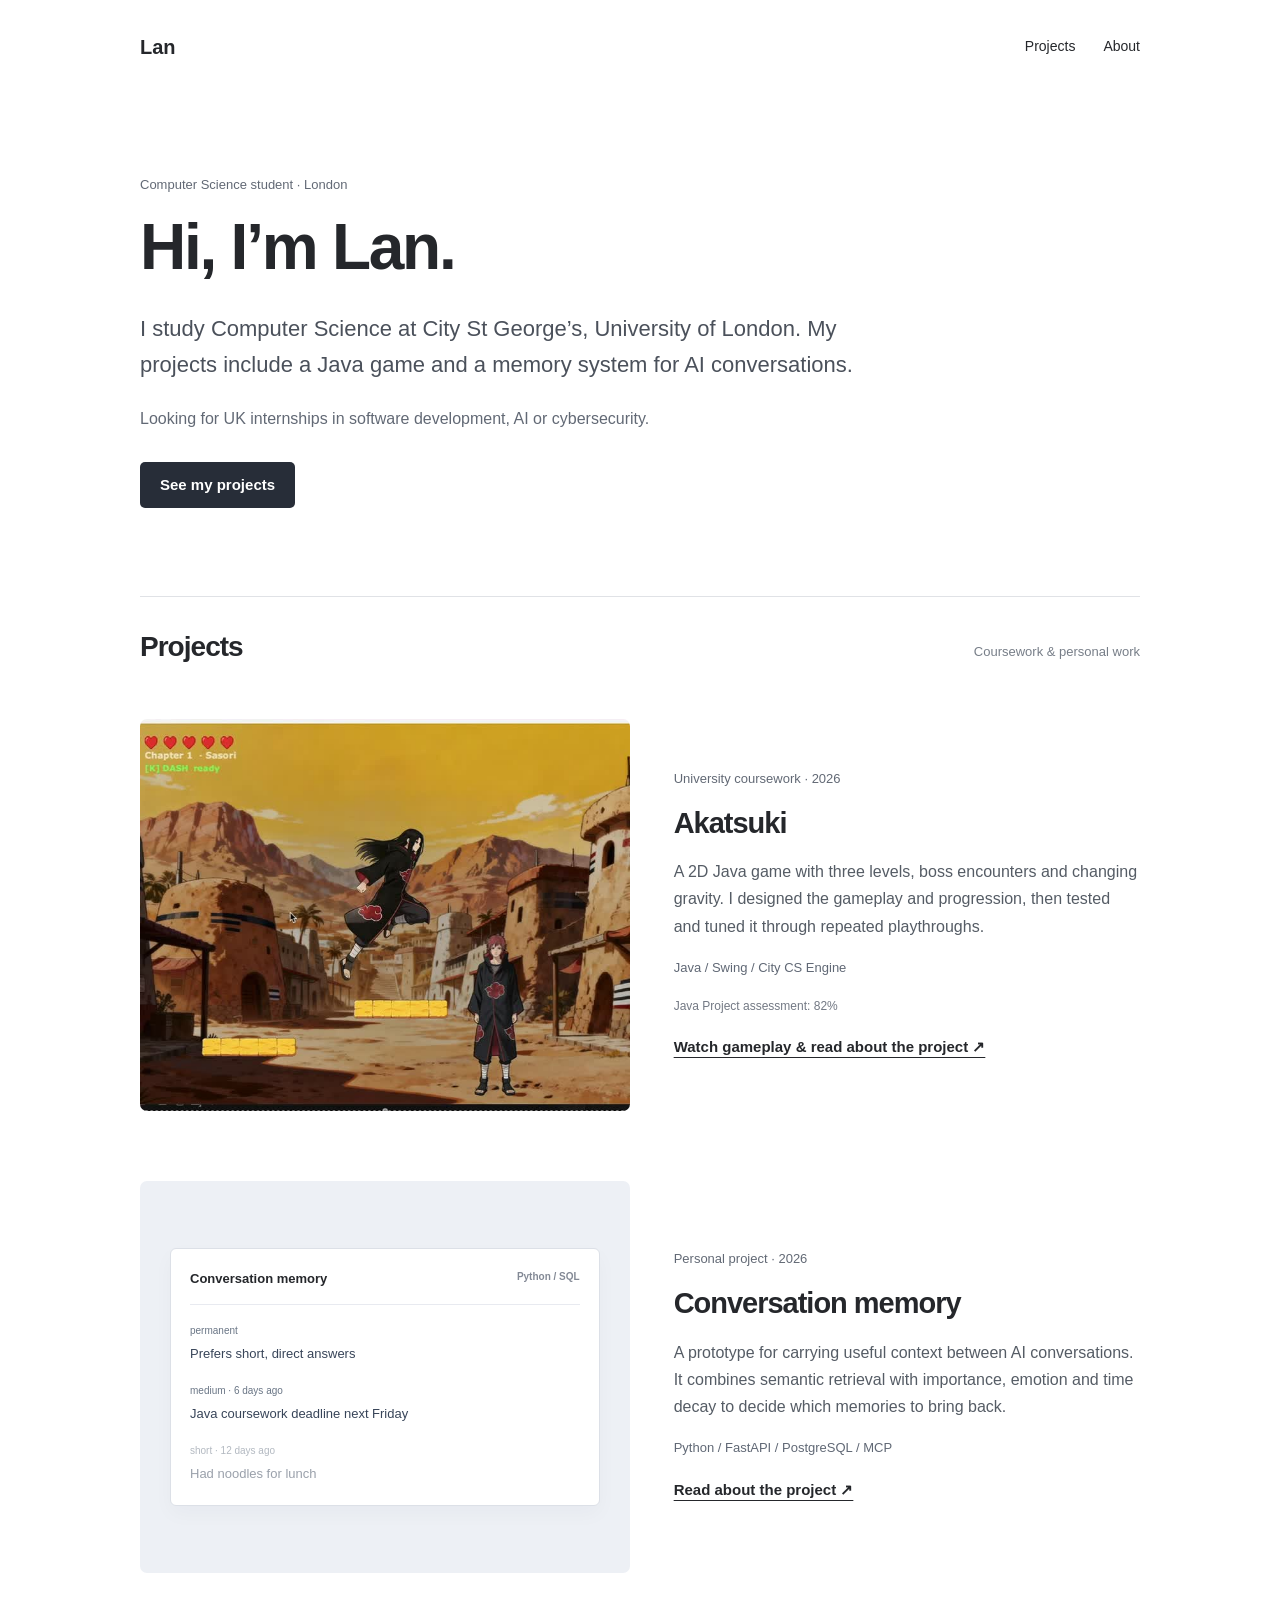
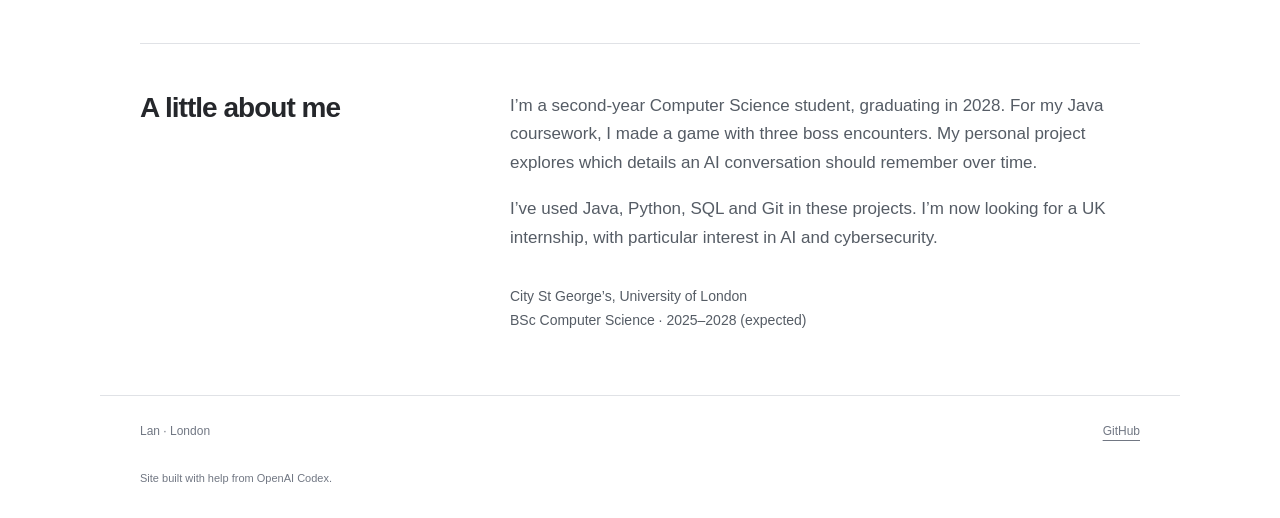
==== docs/index.html @ 65aa3df4 "Publish portfolio with private author details" ====
<!doctype html><html lang="en"><head><meta charset="utf-8"><meta name="robots" content="noindex, nofollow"><meta name="viewport" content="width=device-width,initial-scale=1"><meta name="description" content="Computer Science student in London. Java game and conversational memory projects."><title>Computer Science student — Lan</title><link rel="stylesheet" href="style.css?v=20261017b"></head><body><header class="site-header"><a class="name" href="./">Lan</a><nav aria-label="Main navigation"><a href="./#projects">Projects</a><a href="./#about">About</a></nav></header><main><section class="intro"><p class="kicker">Computer Science student · London</p><h1>Hi, I’m Lan.</h1><p class="lead">I study Computer Science at City St George’s, University of London. My projects include a Java game and a memory system for AI conversations.</p><p class="availability">Looking for UK internships in software development, AI or cybersecurity.</p><div class="actions"><a class="button" href="#projects">See my projects</a></div></section>
<section id="projects"><div class="section-title"><h2>Projects</h2><span>Coursework & personal work</span></div>
<article class="project-card" id="game"><a class="project-image" href="game.html" aria-label="Read about Akatsuki"><img src="assets/akatsuki-sasori.jpg" alt="Akatsuki gameplay: a player facing a boss in a 2D arena"></a><div class="card-copy"><p class="kicker">University coursework · 2026</p><h3><a href="game.html">Akatsuki</a></h3><p>A 2D Java game with three levels, boss encounters and changing gravity. I designed the gameplay and progression, then tested and tuned it through repeated playthroughs.</p><p class="stack">Java / Swing / City CS Engine</p><p class="small">Java Project assessment: 82%</p><a class="text-link" href="game.html">Watch gameplay & read about the project ↗</a></div></article>
<article class="project-card" id="memory"><a class="memory-picture" href="memory.html" aria-label="Read about conversation memory"><div class="memory-window"><div class="window-top">Conversation memory <span>Python / SQL</span></div><div class="memory-line"><span>permanent</span><p>Prefers short, direct answers</p></div><div class="memory-line"><span>medium · 6 days ago</span><p>Java coursework deadline next Friday</p></div><div class="memory-line faded"><span>short · 12 days ago</span><p>Had noodles for lunch</p></div></div></a><div class="card-copy"><p class="kicker">Personal project · 2026</p><h3><a href="memory.html">Conversation memory</a></h3><p>A prototype for carrying useful context between AI conversations. It combines semantic retrieval with importance, emotion and time decay to decide which memories to bring back.</p><p class="stack">Python / FastAPI / PostgreSQL / MCP</p><a class="text-link" href="memory.html">Read about the project ↗</a></div></article></section>
<section id="about" class="about"><h2>A little about me</h2><div><p>I’m a second-year Computer Science student, graduating in 2028. For my Java coursework, I made a game with three boss encounters. My personal project explores which details an AI conversation should remember over time.</p><p>I’ve used Java, Python, SQL and Git in these projects. I’m now looking for a UK internship, with particular interest in AI and cybersecurity.</p><p class="education">City St George’s, University of London<br>BSc Computer Science · 2025–2028 (expected)</p></div></section>
</main><footer><span>Lan · London</span><a href="https://github.com/llllan12432">GitHub</a><p class="site-credit">Site built with help from OpenAI Codex.</p></footer></body></html>
---- docs/style.css ----
*{box-sizing:border-box}html{scroll-behavior:smooth;scroll-padding-top:24px}body{margin:0;background:#fff;color:#25272b;font:17px/1.7 -apple-system,BlinkMacSystemFont,"Segoe UI",Arial,sans-serif}a{color:inherit;text-underline-offset:5px}a:hover{color:#345bc1}a:focus-visible,video:focus-visible{outline:3px solid #345bc1;outline-offset:5px}img{max-width:100%;display:block}main,.site-header,footer{max-width:1080px;margin:auto;padding-left:40px;padding-right:40px}.site-header{display:flex;justify-content:space-between;align-items:center;padding-top:30px;padding-bottom:25px}.name{font-weight:700;font-size:20px;text-decoration:none}nav{display:flex;gap:28px;font-size:14px}nav a{text-decoration:none}.intro{padding:85px 0 88px;max-width:740px}.kicker{font-size:13px;color:#626975;margin:0 0 15px}h1,h2,h3{line-height:1.15;letter-spacing:-.035em;font-weight:650}h1{font-size:64px;margin:0 0 26px}h2{font-size:28px;margin:0 0 24px}h3{font-size:29px;margin:0 0 18px}h3 a{text-decoration:none}.lead{font-size:22px;line-height:1.65;color:#4b515b;margin:0 0 22px}.availability{font-size:16px;color:#626975}.actions{display:flex;align-items:center;gap:27px;margin-top:30px}.button{display:inline-block;padding:10px 20px;background:#272d38;color:#fff;text-decoration:none;border-radius:5px;font-size:15px;font-weight:600}.button:hover{background:#345bc1;color:white}.text-link{font-size:15px;font-weight:600}.section-title{border-top:1px solid #e0e2e6;padding-top:34px;display:flex;justify-content:space-between;align-items:baseline;margin-bottom:32px}.section-title span{font-size:13px;color:#777e88}.project-card{display:grid;grid-template-columns:1.05fr 1fr;gap:44px;align-items:center;margin-bottom:70px}.project-image{background:#161824;display:block;border-radius:7px;overflow:hidden}.project-image img{width:100%;aspect-ratio:1.25;object-fit:cover}.card-copy p{margin-top:0;margin-bottom:17px}.card-copy>p:not(.kicker):not(.stack):not(.small){color:#555c65;font-size:16px}.stack{font-size:13px;color:#606875}.small{font-size:12px;color:#737984}.memory-picture{display:flex;align-items:center;justify-content:center;aspect-ratio:1.25;background:#edf0f5;padding:30px;text-decoration:none;border-radius:7px}.memory-window{width:100%;background:#fff;border:1px solid #dce0e7;border-radius:6px;box-shadow:0 8px 20px #17203808;font-size:13px;padding:19px}.window-top{border-bottom:1px solid #e8eaf0;padding-bottom:14px;font-weight:600}.window-top span{float:right;font-size:10px;color:#838995}.memory-line{padding:14px 0 0}.memory-line span{color:#697585;font-size:10px}.memory-line p{margin:2px 0 0;color:#384559}.faded{opacity:.5}.about{border-top:1px solid #e0e2e6;padding:48px 0;display:grid;grid-template-columns:1fr 2fr;gap:55px}.about p{margin-top:0;color:#555c65}.education{font-size:14px;padding-top:15px}.contact{border-top:1px solid #e0e2e6;padding:44px 0 70px}.contact p{color:#626975}.contact>a{font-size:21px}footer{border-top:1px solid #e0e2e6;padding-top:25px;padding-bottom:30px;display:flex;gap:28px;color:#717783;font-size:12px}footer span{margin-right:auto}.back{display:inline-block;font-size:14px;color:#626975;margin:45px 0 32px}.project-intro{max-width:800px;margin-bottom:40px}.project-intro h1{font-size:52px}.game-video{margin:0 0 65px;background:#f2f3f5;padding:20px;border-radius:7px}.game-video video{display:block;width:100%;max-height:600px;background:#12141a}.game-video figcaption{font-size:12px;color:#717783;margin-top:12px}.case-body{max-width:740px;margin:0 auto 70px}.case-body section{margin-bottom:45px}.case-body p{color:#555c65}.case-body h2{font-size:24px}.stills{display:grid;grid-template-columns:1fr 1fr;gap:15px;margin:35px 0 50px}.stills img{border-radius:4px}.resource-links{display:flex;flex-direction:column;align-items:start;gap:12px;font-size:15px}.demo-invite{background:#f3f5f8;padding:28px;border-radius:6px}@media(max-width:700px){main,.site-header,footer{padding-left:24px;padding-right:24px}.site-header{align-items:start;gap:15px}nav{gap:15px;font-size:12px;flex-wrap:wrap;justify-content:end}.name{white-space:nowrap;font-size:17px}.intro{padding:55px 0 60px}h1{font-size:45px}.lead{font-size:19px}.section-title span{display:none}.project-card{grid-template-columns:1fr;gap:25px;margin-bottom:55px}.project-image img,.memory-picture{aspect-ratio:1.5}.about{grid-template-columns:1fr;gap:0}.project-intro h1{font-size:39px}.contact>a{font-size:17px}footer{flex-wrap:wrap;gap:12px}footer span{width:100%}.game-video{padding:8px}.memory-picture{padding:25px}.window-top span{float:none;display:block}.stills{gap:8px}}@media(prefers-reduced-motion:reduce){html{scroll-behavior:auto}}
footer{flex-wrap:wrap}.site-credit{flex-basis:100%;margin:0;font-size:11px;color:#717783}
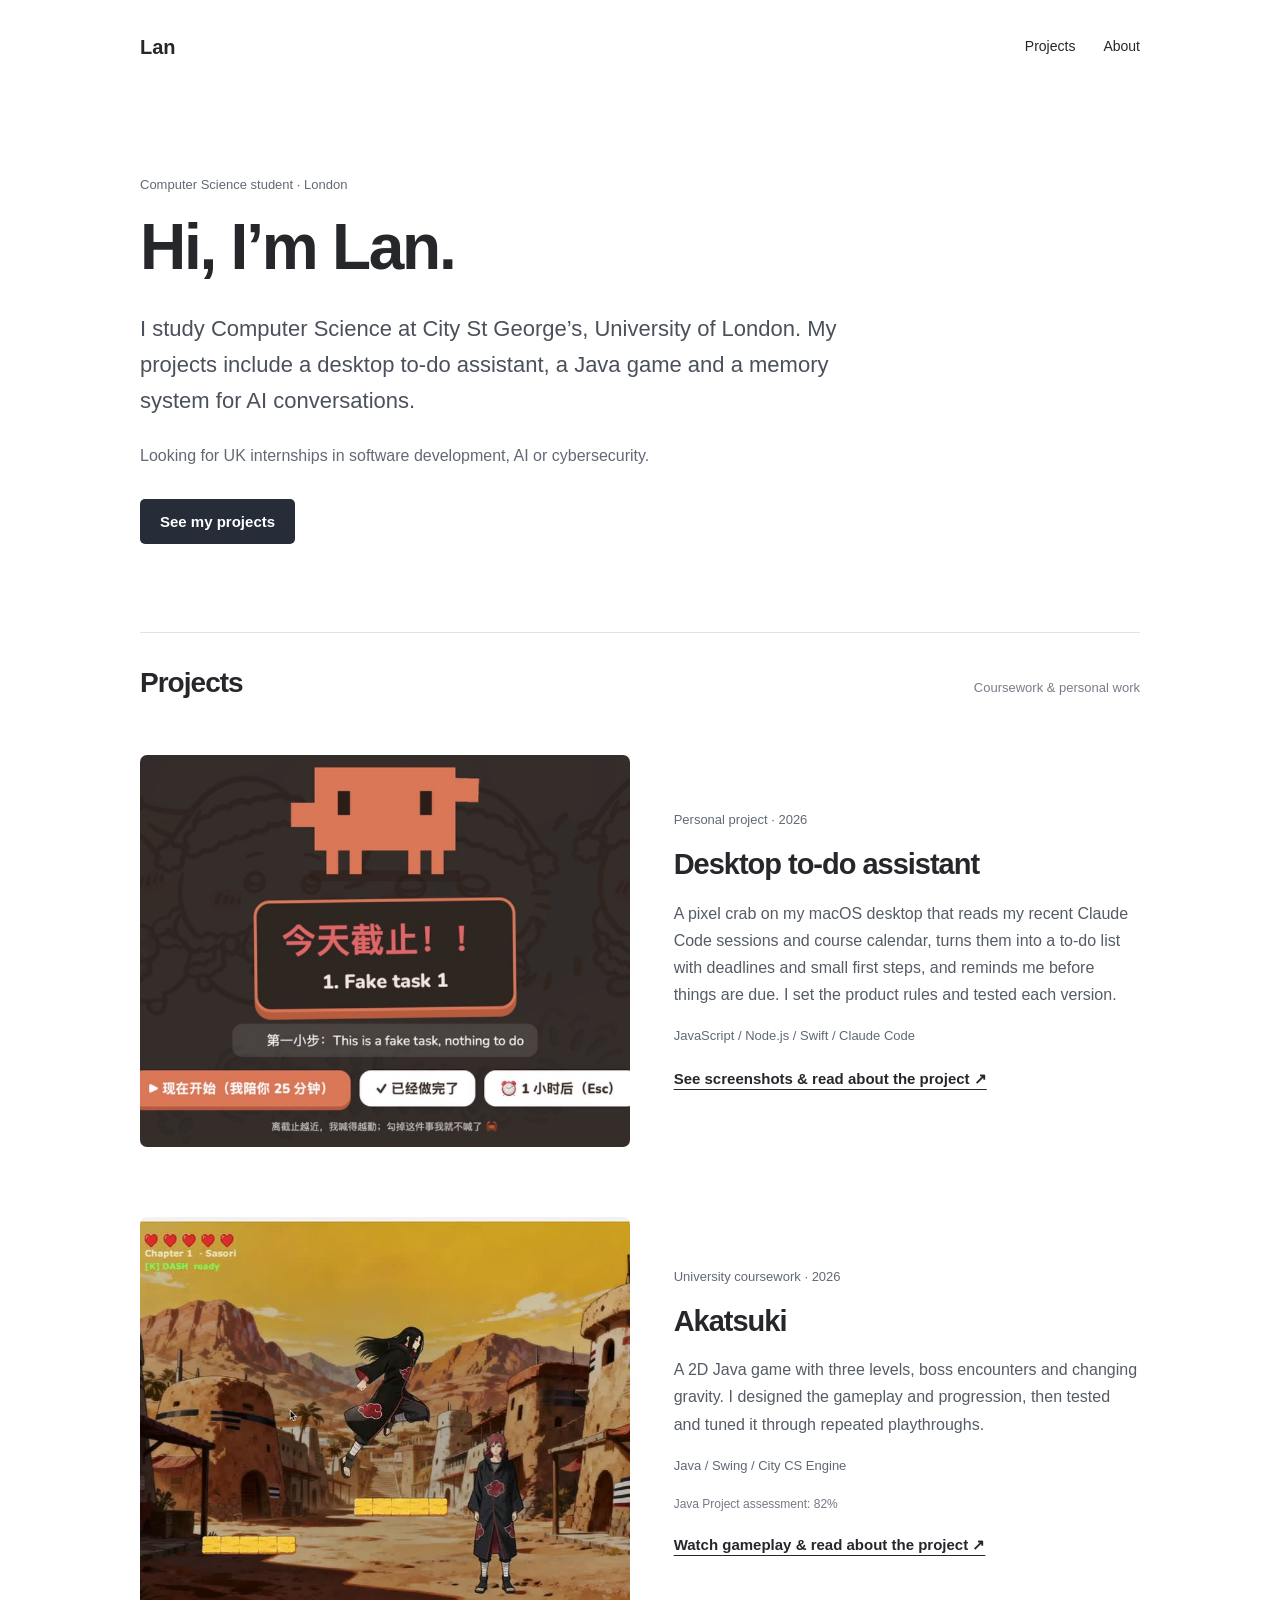
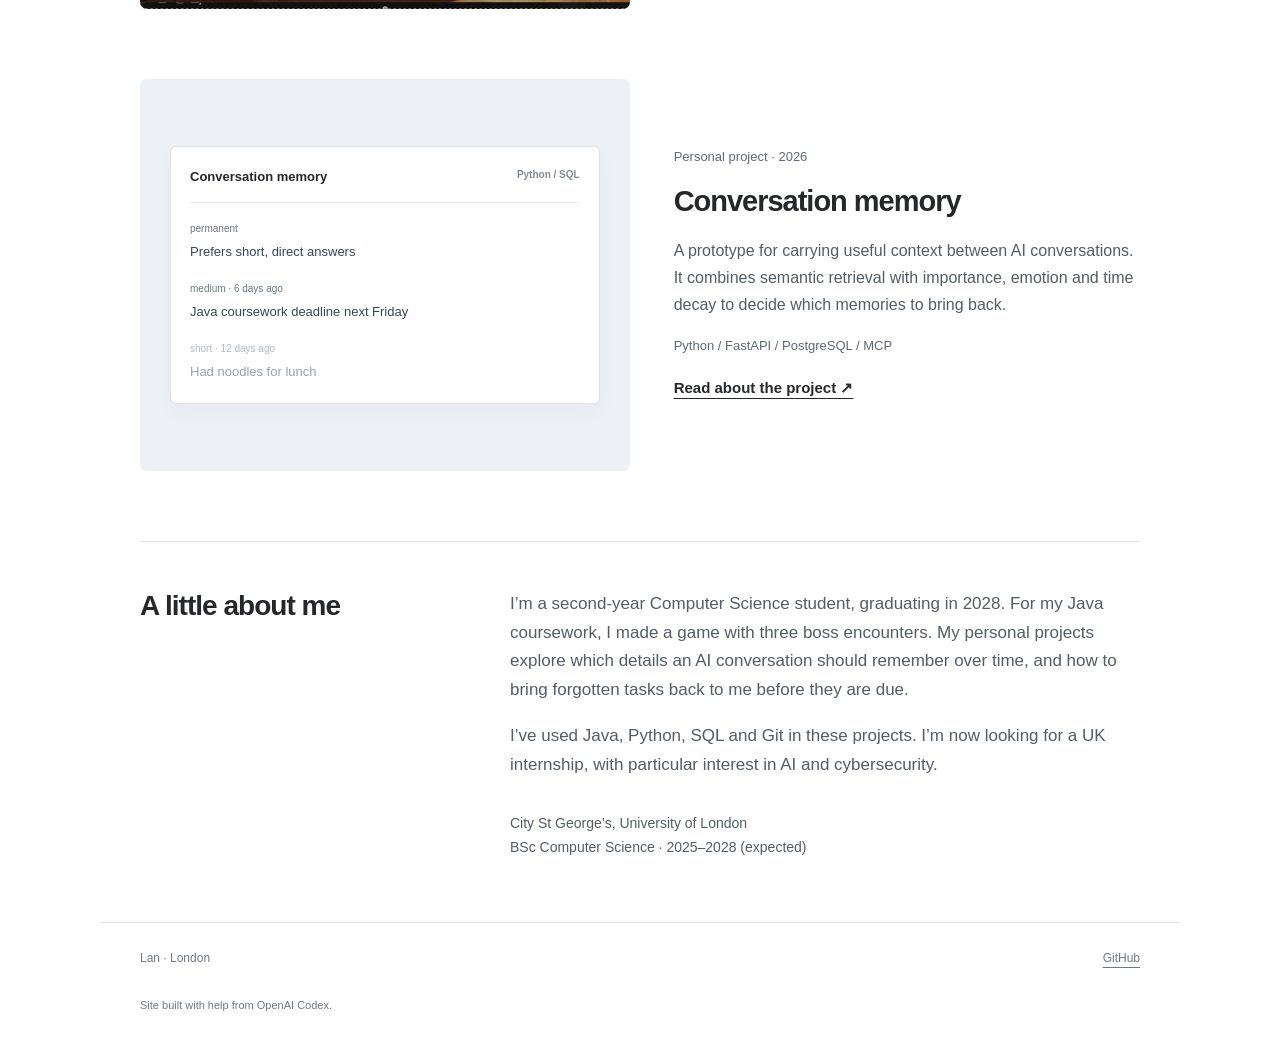
==== commit a1aa5b06: "Add desktop to-do assistant project" ====
--- a/docs/index.html
+++ b/docs/index.html
@@ -1,6 +1,7 @@
-<!doctype html><html lang="en"><head><meta charset="utf-8"><meta name="robots" content="noindex, nofollow"><meta name="viewport" content="width=device-width,initial-scale=1"><meta name="description" content="Computer Science student in London. Java game and conversational memory projects."><title>Computer Science student — Lan</title><link rel="stylesheet" href="style.css?v=20261017b"></head><body><header class="site-header"><a class="name" href="./">Lan</a><nav aria-label="Main navigation"><a href="./#projects">Projects</a><a href="./#about">About</a></nav></header><main><section class="intro"><p class="kicker">Computer Science student · London</p><h1>Hi, I’m Lan.</h1><p class="lead">I study Computer Science at City St George’s, University of London. My projects include a Java game and a memory system for AI conversations.</p><p class="availability">Looking for UK internships in software development, AI or cybersecurity.</p><div class="actions"><a class="button" href="#projects">See my projects</a></div></section>
+<!doctype html><html lang="en"><head><meta charset="utf-8"><meta name="robots" content="noindex, nofollow"><meta name="viewport" content="width=device-width,initial-scale=1"><meta name="description" content="Computer Science student in London. Java game and conversational memory projects."><title>Computer Science student — Lan</title><link rel="stylesheet" href="style.css?v=20261031"></head><body><header class="site-header"><a class="name" href="./">Lan</a><nav aria-label="Main navigation"><a href="./#projects">Projects</a><a href="./#about">About</a></nav></header><main><section class="intro"><p class="kicker">Computer Science student · London</p><h1>Hi, I’m Lan.</h1><p class="lead">I study Computer Science at City St George’s, University of London. My projects include a desktop to-do assistant, a Java game and a memory system for AI conversations.</p><p class="availability">Looking for UK internships in software development, AI or cybersecurity.</p><div class="actions"><a class="button" href="#projects">See my projects</a></div></section>
 <section id="projects"><div class="section-title"><h2>Projects</h2><span>Coursework & personal work</span></div>
+<article class="project-card" id="assistant"><a class="project-image" href="assistant.html" aria-label="Read about the desktop to-do assistant"><img src="assets/assistant-fullscreen.jpg" alt="Full-screen reminder from a pixel crab desktop assistant"></a><div class="card-copy"><p class="kicker">Personal project · 2026</p><h3><a href="assistant.html">Desktop to-do assistant</a></h3><p>A pixel crab on my macOS desktop that reads my recent Claude Code sessions and course calendar, turns them into a to-do list with deadlines and small first steps, and reminds me before things are due. I set the product rules and tested each version.</p><p class="stack">JavaScript / Node.js / Swift / Claude Code</p><a class="text-link" href="assistant.html">See screenshots & read about the project ↗</a></div></article>
 <article class="project-card" id="game"><a class="project-image" href="game.html" aria-label="Read about Akatsuki"><img src="assets/akatsuki-sasori.jpg" alt="Akatsuki gameplay: a player facing a boss in a 2D arena"></a><div class="card-copy"><p class="kicker">University coursework · 2026</p><h3><a href="game.html">Akatsuki</a></h3><p>A 2D Java game with three levels, boss encounters and changing gravity. I designed the gameplay and progression, then tested and tuned it through repeated playthroughs.</p><p class="stack">Java / Swing / City CS Engine</p><p class="small">Java Project assessment: 82%</p><a class="text-link" href="game.html">Watch gameplay & read about the project ↗</a></div></article>
 <article class="project-card" id="memory"><a class="memory-picture" href="memory.html" aria-label="Read about conversation memory"><div class="memory-window"><div class="window-top">Conversation memory <span>Python / SQL</span></div><div class="memory-line"><span>permanent</span><p>Prefers short, direct answers</p></div><div class="memory-line"><span>medium · 6 days ago</span><p>Java coursework deadline next Friday</p></div><div class="memory-line faded"><span>short · 12 days ago</span><p>Had noodles for lunch</p></div></div></a><div class="card-copy"><p class="kicker">Personal project · 2026</p><h3><a href="memory.html">Conversation memory</a></h3><p>A prototype for carrying useful context between AI conversations. It combines semantic retrieval with importance, emotion and time decay to decide which memories to bring back.</p><p class="stack">Python / FastAPI / PostgreSQL / MCP</p><a class="text-link" href="memory.html">Read about the project ↗</a></div></article></section>
-<section id="about" class="about"><h2>A little about me</h2><div><p>I’m a second-year Computer Science student, graduating in 2028. For my Java coursework, I made a game with three boss encounters. My personal project explores which details an AI conversation should remember over time.</p><p>I’ve used Java, Python, SQL and Git in these projects. I’m now looking for a UK internship, with particular interest in AI and cybersecurity.</p><p class="education">City St George’s, University of London<br>BSc Computer Science · 2025–2028 (expected)</p></div></section>
+<section id="about" class="about"><h2>A little about me</h2><div><p>I’m a second-year Computer Science student, graduating in 2028. For my Java coursework, I made a game with three boss encounters. My personal projects explore which details an AI conversation should remember over time, and how to bring forgotten tasks back to me before they are due.</p><p>I’ve used Java, Python, SQL and Git in these projects. I’m now looking for a UK internship, with particular interest in AI and cybersecurity.</p><p class="education">City St George’s, University of London<br>BSc Computer Science · 2025–2028 (expected)</p></div></section>
 </main><footer><span>Lan · London</span><a href="https://github.com/llllan12432">GitHub</a><p class="site-credit">Site built with help from OpenAI Codex.</p></footer></body></html>
--- a/docs/style.css
+++ b/docs/style.css
@@ -1,2 +1,8 @@
 *{box-sizing:border-box}html{scroll-behavior:smooth;scroll-padding-top:24px}body{margin:0;background:#fff;color:#25272b;font:17px/1.7 -apple-system,BlinkMacSystemFont,"Segoe UI",Arial,sans-serif}a{color:inherit;text-underline-offset:5px}a:hover{color:#345bc1}a:focus-visible,video:focus-visible{outline:3px solid #345bc1;outline-offset:5px}img{max-width:100%;display:block}main,.site-header,footer{max-width:1080px;margin:auto;padding-left:40px;padding-right:40px}.site-header{display:flex;justify-content:space-between;align-items:center;padding-top:30px;padding-bottom:25px}.name{font-weight:700;font-size:20px;text-decoration:none}nav{display:flex;gap:28px;font-size:14px}nav a{text-decoration:none}.intro{padding:85px 0 88px;max-width:740px}.kicker{font-size:13px;color:#626975;margin:0 0 15px}h1,h2,h3{line-height:1.15;letter-spacing:-.035em;font-weight:650}h1{font-size:64px;margin:0 0 26px}h2{font-size:28px;margin:0 0 24px}h3{font-size:29px;margin:0 0 18px}h3 a{text-decoration:none}.lead{font-size:22px;line-height:1.65;color:#4b515b;margin:0 0 22px}.availability{font-size:16px;color:#626975}.actions{display:flex;align-items:center;gap:27px;margin-top:30px}.button{display:inline-block;padding:10px 20px;background:#272d38;color:#fff;text-decoration:none;border-radius:5px;font-size:15px;font-weight:600}.button:hover{background:#345bc1;color:white}.text-link{font-size:15px;font-weight:600}.section-title{border-top:1px solid #e0e2e6;padding-top:34px;display:flex;justify-content:space-between;align-items:baseline;margin-bottom:32px}.section-title span{font-size:13px;color:#777e88}.project-card{display:grid;grid-template-columns:1.05fr 1fr;gap:44px;align-items:center;margin-bottom:70px}.project-image{background:#161824;display:block;border-radius:7px;overflow:hidden}.project-image img{width:100%;aspect-ratio:1.25;object-fit:cover}.card-copy p{margin-top:0;margin-bottom:17px}.card-copy>p:not(.kicker):not(.stack):not(.small){color:#555c65;font-size:16px}.stack{font-size:13px;color:#606875}.small{font-size:12px;color:#737984}.memory-picture{display:flex;align-items:center;justify-content:center;aspect-ratio:1.25;background:#edf0f5;padding:30px;text-decoration:none;border-radius:7px}.memory-window{width:100%;background:#fff;border:1px solid #dce0e7;border-radius:6px;box-shadow:0 8px 20px #17203808;font-size:13px;padding:19px}.window-top{border-bottom:1px solid #e8eaf0;padding-bottom:14px;font-weight:600}.window-top span{float:right;font-size:10px;color:#838995}.memory-line{padding:14px 0 0}.memory-line span{color:#697585;font-size:10px}.memory-line p{margin:2px 0 0;color:#384559}.faded{opacity:.5}.about{border-top:1px solid #e0e2e6;padding:48px 0;display:grid;grid-template-columns:1fr 2fr;gap:55px}.about p{margin-top:0;color:#555c65}.education{font-size:14px;padding-top:15px}.contact{border-top:1px solid #e0e2e6;padding:44px 0 70px}.contact p{color:#626975}.contact>a{font-size:21px}footer{border-top:1px solid #e0e2e6;padding-top:25px;padding-bottom:30px;display:flex;gap:28px;color:#717783;font-size:12px}footer span{margin-right:auto}.back{display:inline-block;font-size:14px;color:#626975;margin:45px 0 32px}.project-intro{max-width:800px;margin-bottom:40px}.project-intro h1{font-size:52px}.game-video{margin:0 0 65px;background:#f2f3f5;padding:20px;border-radius:7px}.game-video video{display:block;width:100%;max-height:600px;background:#12141a}.game-video figcaption{font-size:12px;color:#717783;margin-top:12px}.case-body{max-width:740px;margin:0 auto 70px}.case-body section{margin-bottom:45px}.case-body p{color:#555c65}.case-body h2{font-size:24px}.stills{display:grid;grid-template-columns:1fr 1fr;gap:15px;margin:35px 0 50px}.stills img{border-radius:4px}.resource-links{display:flex;flex-direction:column;align-items:start;gap:12px;font-size:15px}.demo-invite{background:#f3f5f8;padding:28px;border-radius:6px}@media(max-width:700px){main,.site-header,footer{padding-left:24px;padding-right:24px}.site-header{align-items:start;gap:15px}nav{gap:15px;font-size:12px;flex-wrap:wrap;justify-content:end}.name{white-space:nowrap;font-size:17px}.intro{padding:55px 0 60px}h1{font-size:45px}.lead{font-size:19px}.section-title span{display:none}.project-card{grid-template-columns:1fr;gap:25px;margin-bottom:55px}.project-image img,.memory-picture{aspect-ratio:1.5}.about{grid-template-columns:1fr;gap:0}.project-intro h1{font-size:39px}.contact>a{font-size:17px}footer{flex-wrap:wrap;gap:12px}footer span{width:100%}.game-video{padding:8px}.memory-picture{padding:25px}.window-top span{float:none;display:block}.stills{gap:8px}}@media(prefers-reduced-motion:reduce){html{scroll-behavior:auto}}
 footer{flex-wrap:wrap}.site-credit{flex-basis:100%;margin:0;font-size:11px;color:#717783}
+.shots{display:grid;grid-template-columns:1fr 1fr;gap:16px;margin:0 0 65px}
+.shots figure{margin:0;background:#f2f3f5;padding:8px;border-radius:7px}
+.shots figure.wide{grid-column:1/-1}
+.shots img{display:block;width:100%;border-radius:4px}
+@media (max-width:640px){.shots{grid-template-columns:1fr}}
+.shots figure.small img{max-width:480px;margin:0 auto}
